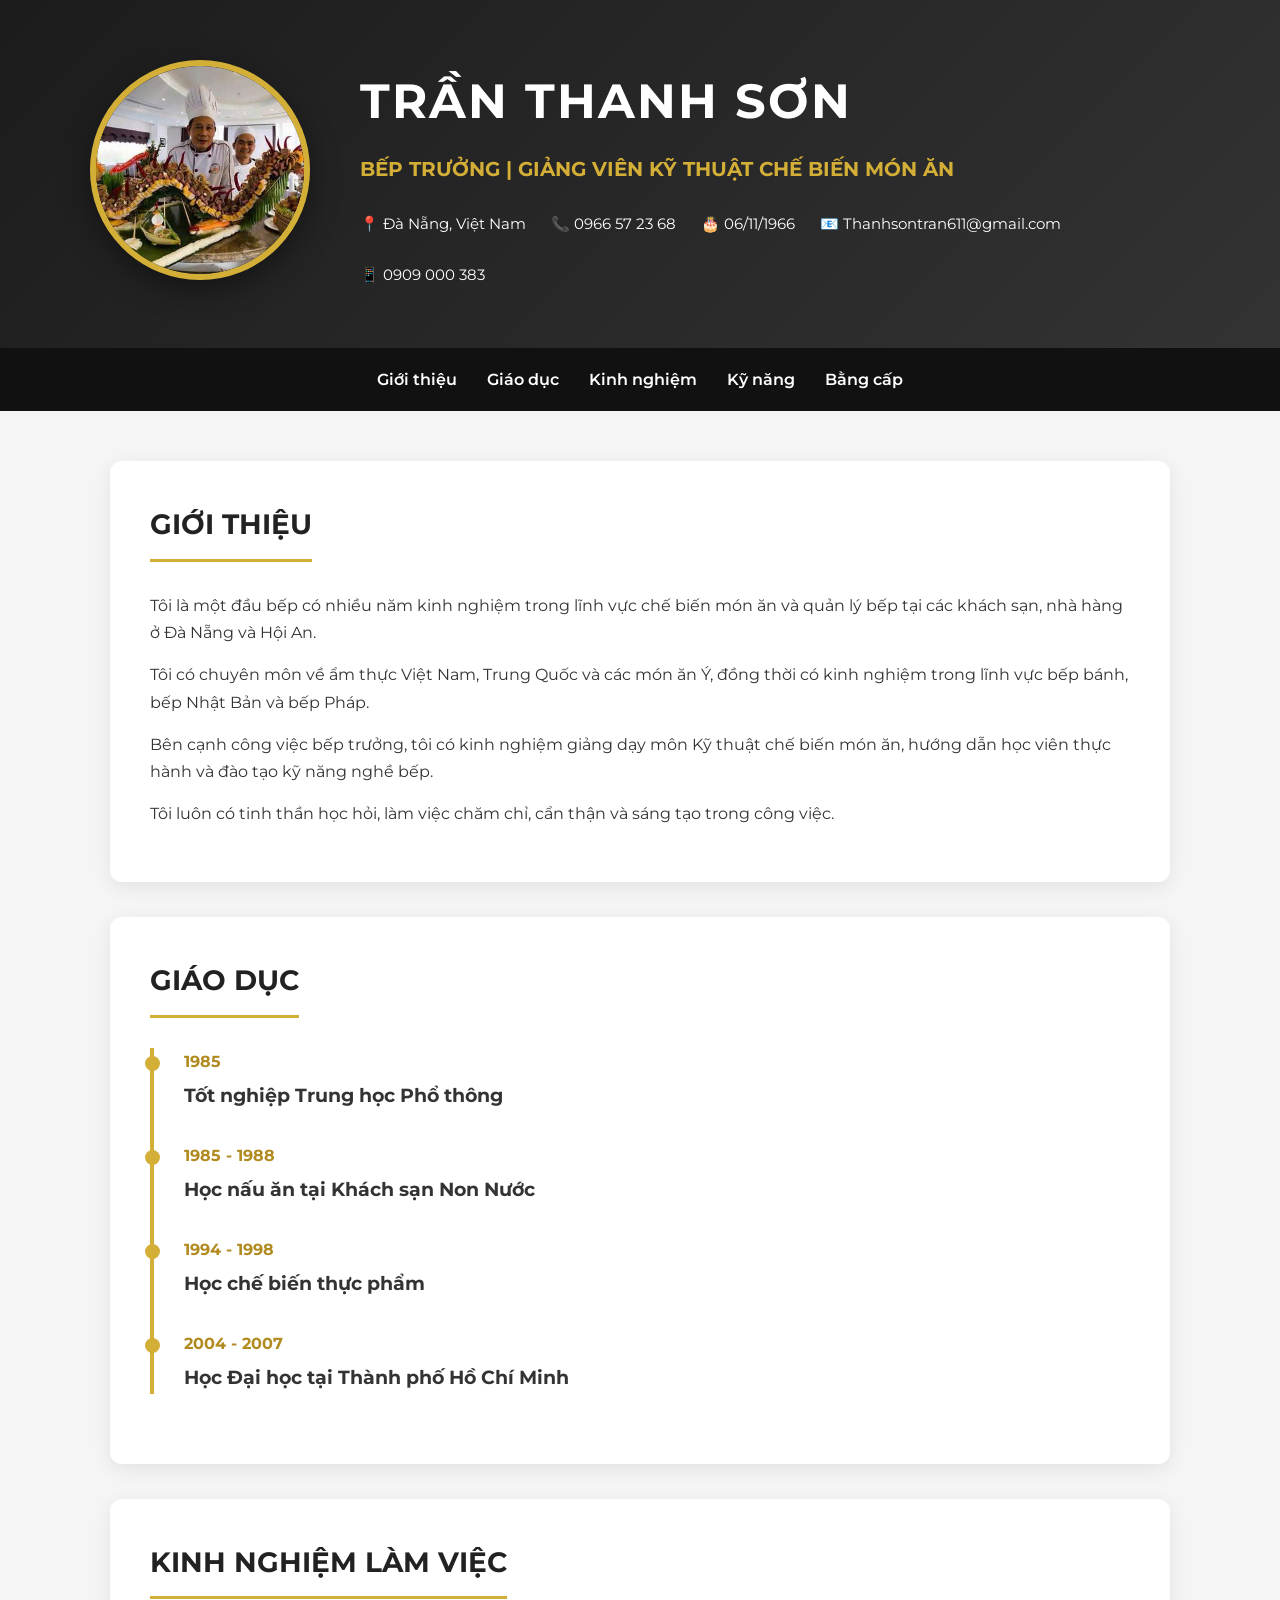
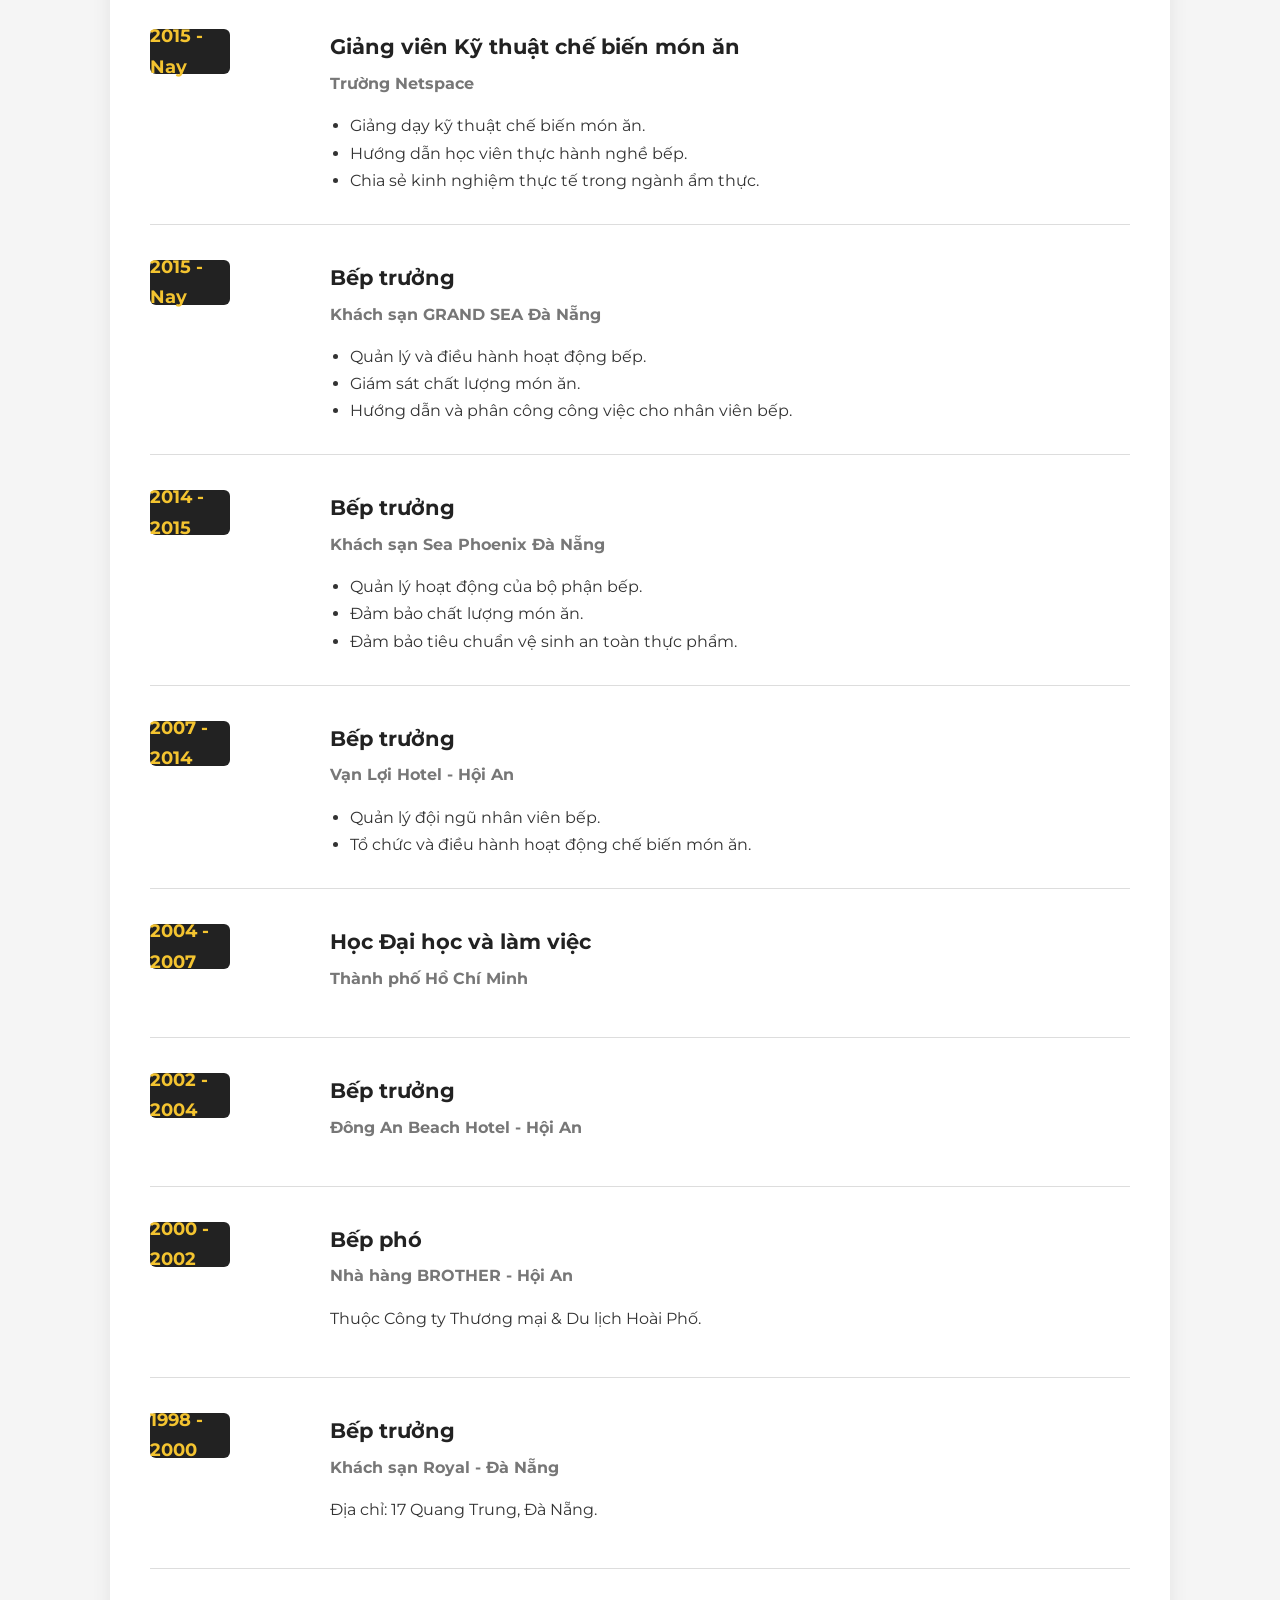
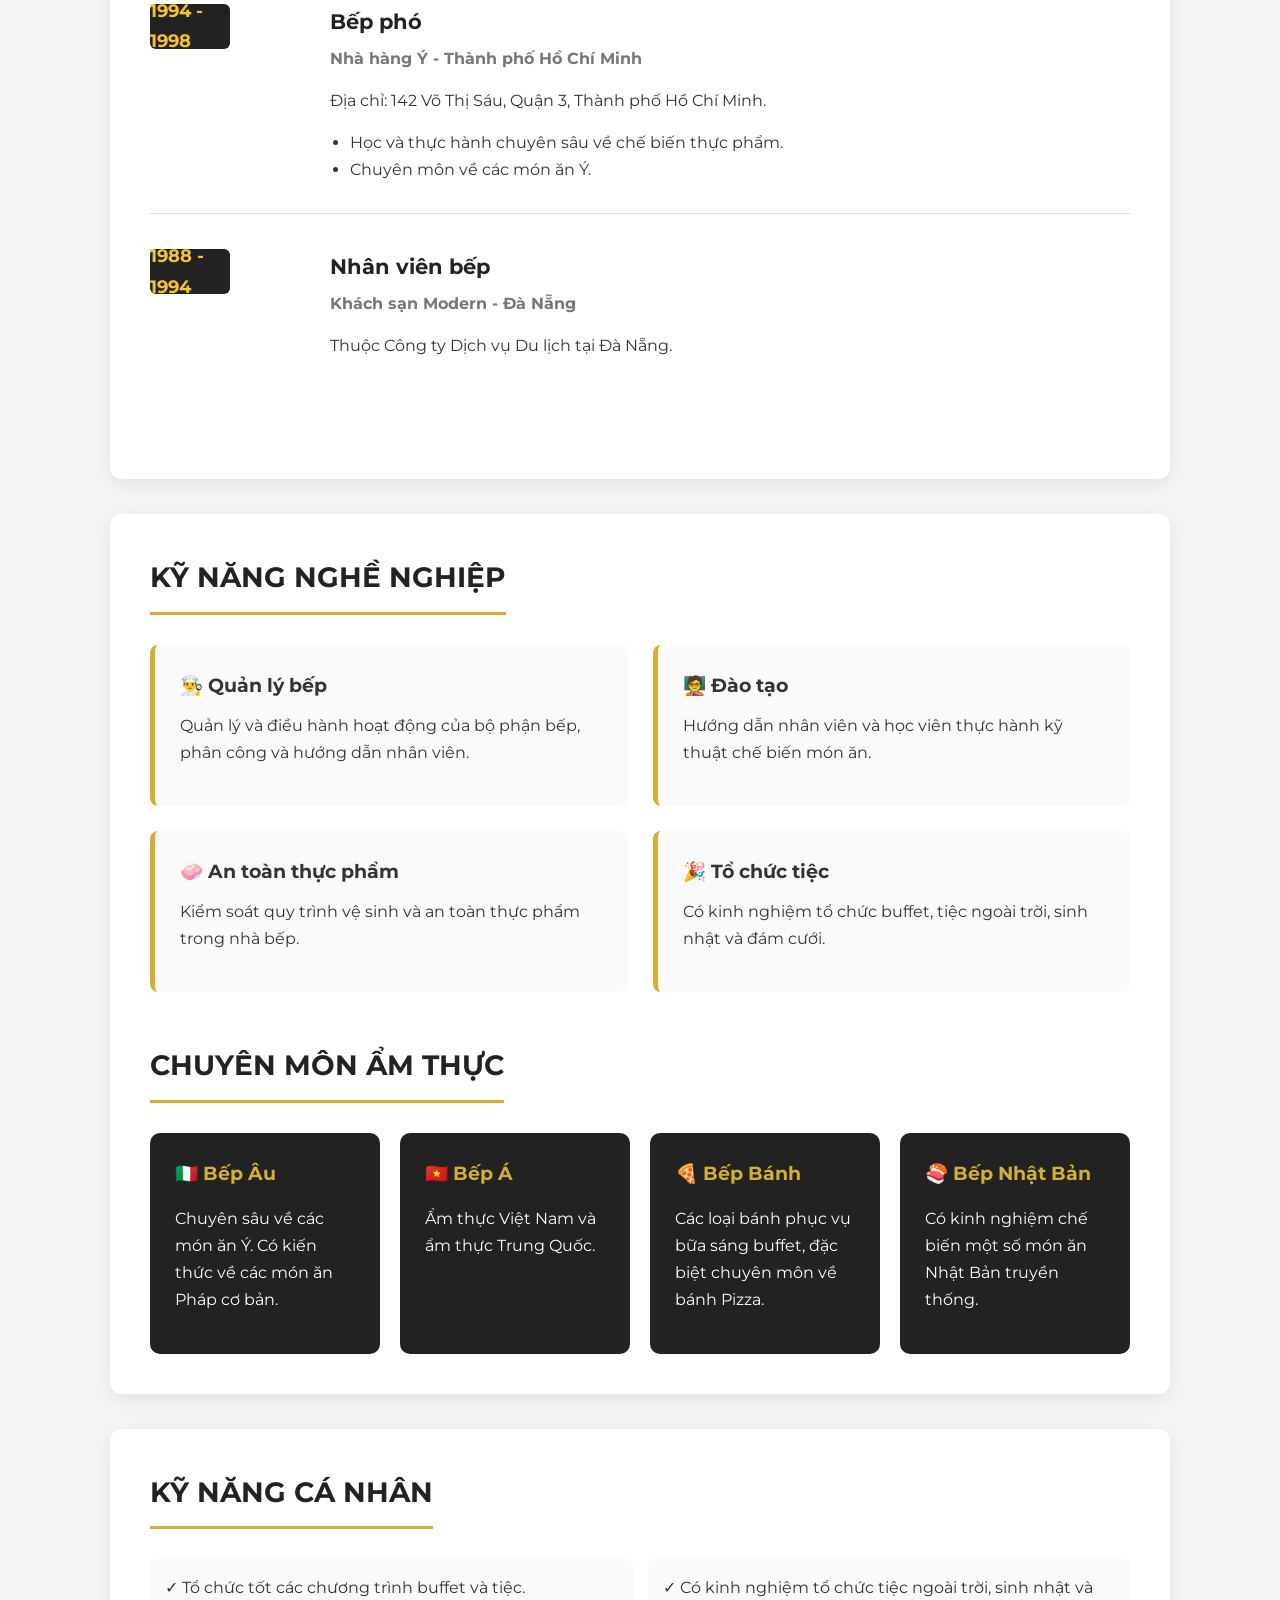
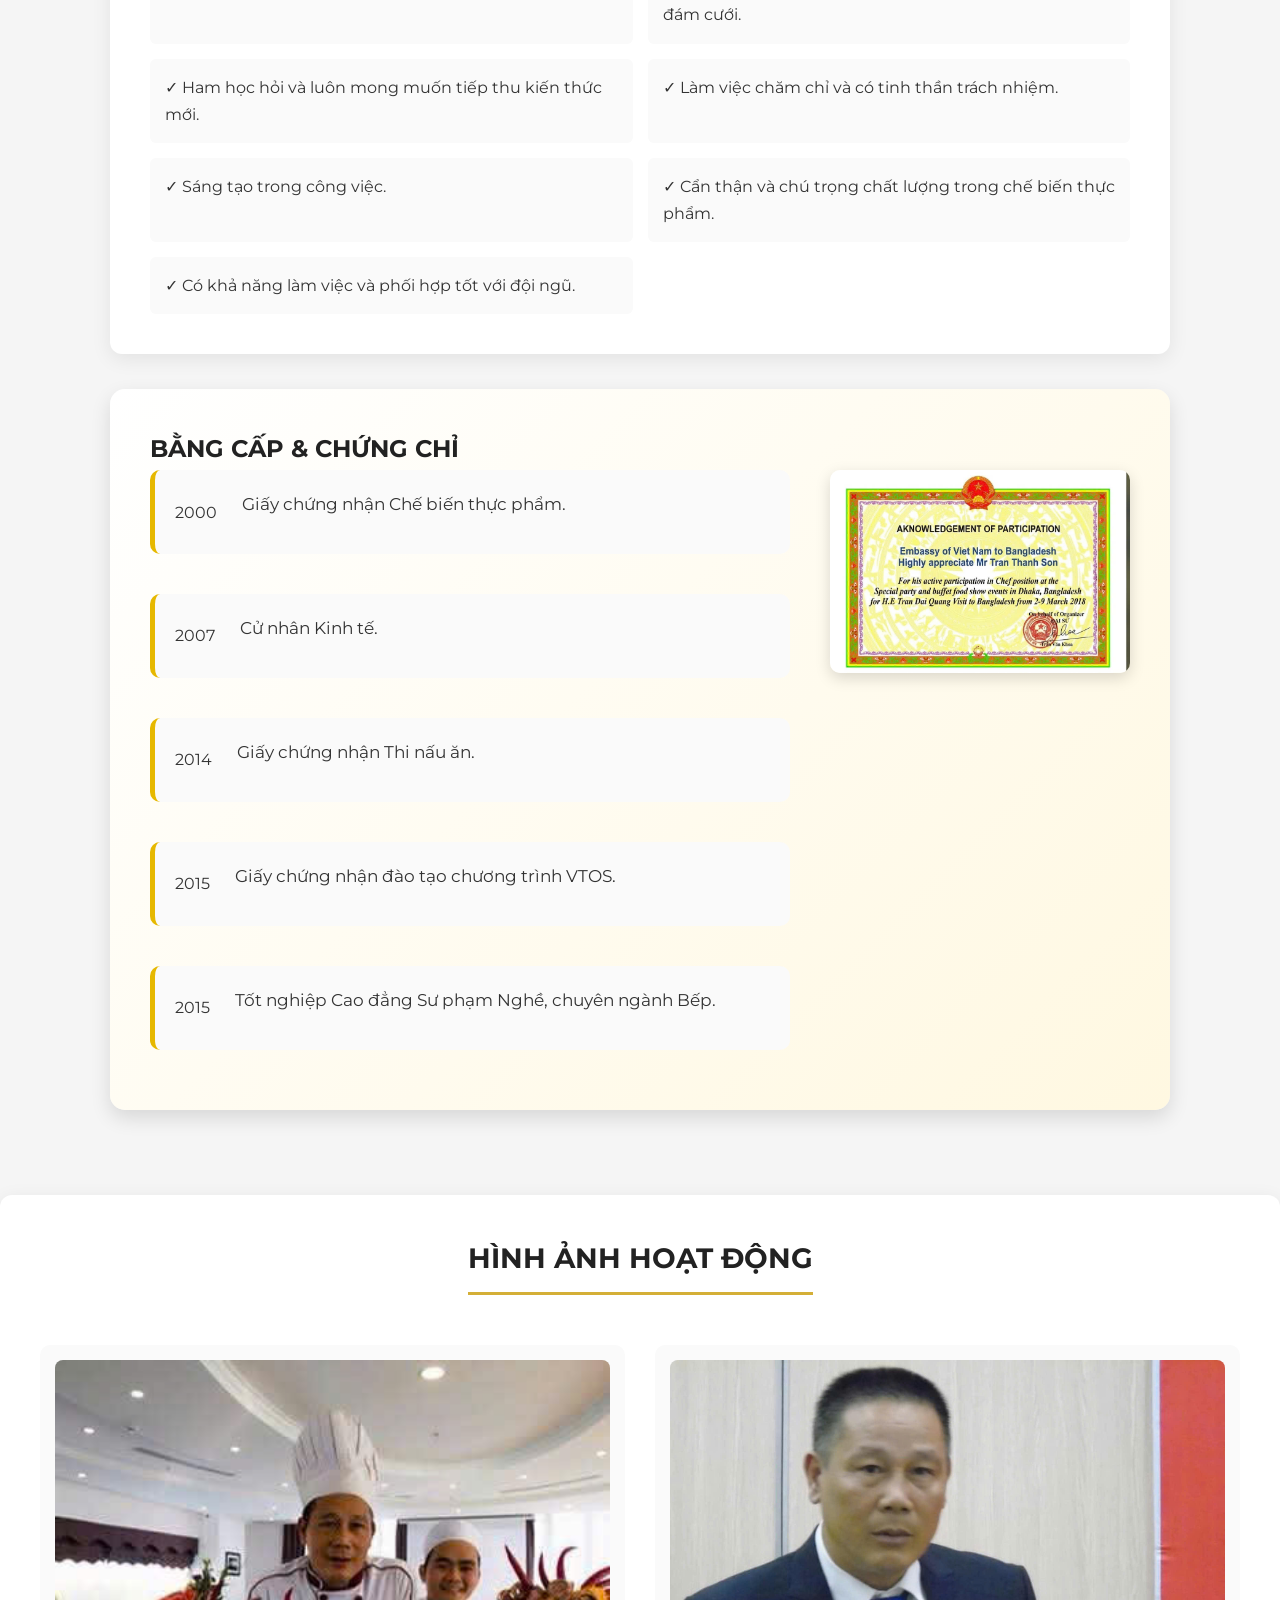
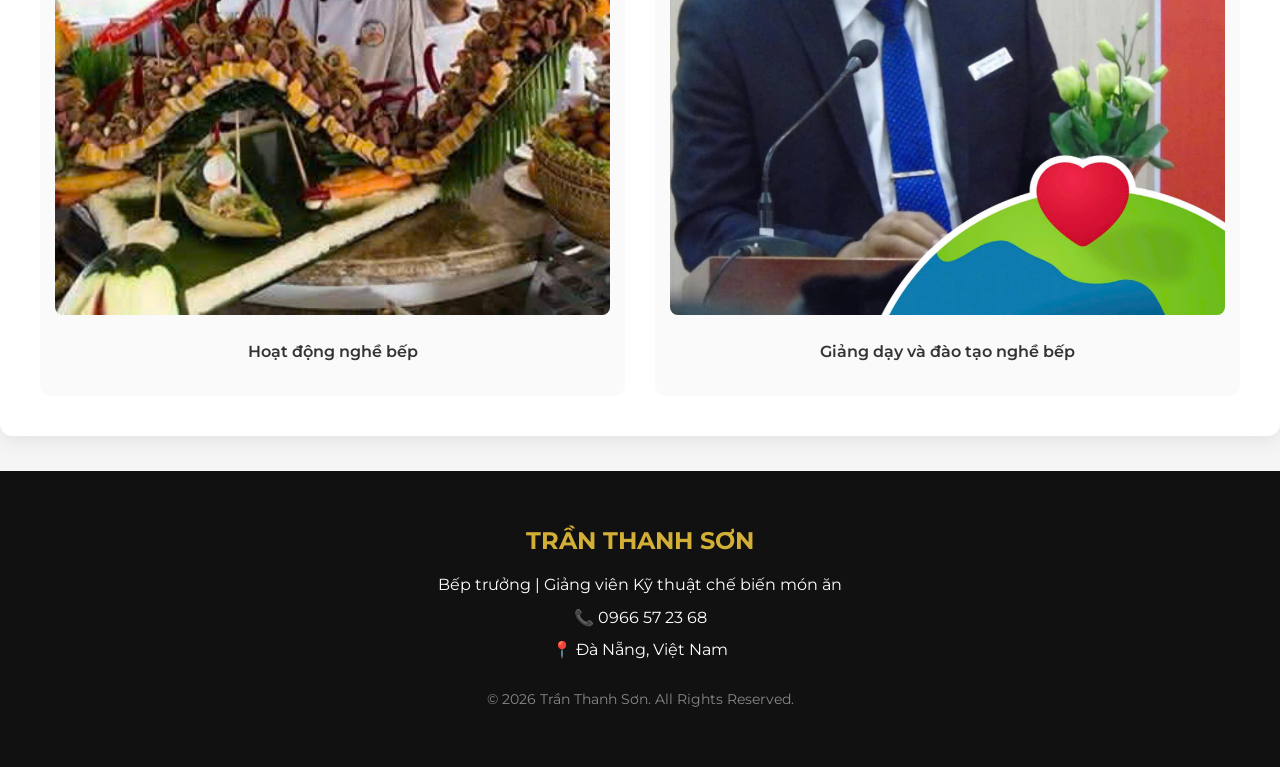
==== index.html @ 8572904b "Add files via upload" ====
<!DOCTYPE html>
<html lang="vi">
<head>
    <meta charset="UTF-8">
    <meta name="viewport" content="width=device-width, initial-scale=1.0">

    <title>CV - Trần Thanh Sơn</title>

    <!-- Kết nối file CSS -->
    <link rel="stylesheet" href="style.css">

    <!-- Font Google -->
    <link rel="preconnect" href="https://fonts.googleapis.com">
    <link rel="preconnect" href="https://fonts.gstatic.com" crossorigin>
    <link href="https://fonts.googleapis.com/css2?family=Montserrat:wght@400;500;600;700&display=swap" rel="stylesheet">
</head>

<body>

    <!-- HEADER -->
    <header>
        <div class="header-container">

            <div class="avatar">
                <img src="avatar.jpg" alt="Ảnh đại diện Trần Thanh Sơn">
            </div>

            <div class="header-info">
                <h1>TRẦN THANH SƠN</h1>

                <h2>BẾP TRƯỞNG | GIẢNG VIÊN KỸ THUẬT CHẾ BIẾN MÓN ĂN</h2>

                <div class="contact">
                    <p>📍 Đà Nẵng, Việt Nam</p>
                    <p>📞 0966 57 23 68</p>
                    <p>🎂 06/11/1966</p>
                     <p>📧 Thanhsontran611@gmail.com</p>
        <p>📱 0909 000 383</p>
    </div>
</section>
                </div>
            </div>

        </div>
    </header>


    <!-- MENU -->
    <nav>
        <a href="#about">Giới thiệu</a>
        <a href="#education">Giáo dục</a>
        <a href="#experience">Kinh nghiệm</a>
        <a href="#skills">Kỹ năng</a>
        <a href="#certificate">Bằng cấp</a>
    </nav>


    <!-- MAIN -->
    <main>

        <!-- GIỚI THIỆU -->
        <section id="about">

            <h2 class="section-title">GIỚI THIỆU</h2>

            <p>
                Tôi là một đầu bếp có nhiều năm kinh nghiệm trong lĩnh vực
                chế biến món ăn và quản lý bếp tại các khách sạn, nhà hàng
                ở Đà Nẵng và Hội An.
            </p>

            <p>
                Tôi có chuyên môn về ẩm thực Việt Nam, Trung Quốc và các món
                ăn Ý, đồng thời có kinh nghiệm trong lĩnh vực bếp bánh,
                bếp Nhật Bản và bếp Pháp.
            </p>

            <p>
                Bên cạnh công việc bếp trưởng, tôi có kinh nghiệm giảng dạy
                môn Kỹ thuật chế biến món ăn, hướng dẫn học viên thực hành
                và đào tạo kỹ năng nghề bếp.
            </p>

            <p>
                Tôi luôn có tinh thần học hỏi, làm việc chăm chỉ, cẩn thận
                và sáng tạo trong công việc.
            </p>

        </section>


        <!-- GIÁO DỤC -->
        <section id="education">

            <h2 class="section-title">GIÁO DỤC</h2>

            <div class="timeline">

                <div class="timeline-item">
                    <span>1985</span>
                    <h3>Tốt nghiệp Trung học Phổ thông</h3>
                </div>

                <div class="timeline-item">
                    <span>1985 - 1988</span>
                    <h3>Học nấu ăn tại Khách sạn Non Nước</h3>
                </div>

                <div class="timeline-item">
                    <span>1994 - 1998</span>
                    <h3>Học chế biến thực phẩm</h3>
                </div>

                <div class="timeline-item">
                    <span>2004 - 2007</span>
                    <h3>Học Đại học tại Thành phố Hồ Chí Minh</h3>
                </div>

            </div>

        </section>


        <!-- KINH NGHIỆM -->
        <section id="experience">

            <h2 class="section-title">KINH NGHIỆM LÀM VIỆC</h2>

            <div class="experience-list">

                <div class="experience-item">
                    <div class="year">2015 - Nay</div>

                    <div class="experience-content">
                        <h3>Giảng viên Kỹ thuật chế biến món ăn</h3>
                        <h4>Trường Netspace</h4>

                        <ul>
                            <li>Giảng dạy kỹ thuật chế biến món ăn.</li>
                            <li>Hướng dẫn học viên thực hành nghề bếp.</li>
                            <li>Chia sẻ kinh nghiệm thực tế trong ngành ẩm thực.</li>
                        </ul>
                    </div>
                </div>


                <div class="experience-item">
                    <div class="year">2015 - Nay</div>

                    <div class="experience-content">
                        <h3>Bếp trưởng</h3>
                        <h4>Khách sạn GRAND SEA Đà Nẵng</h4>

                        <ul>
                            <li>Quản lý và điều hành hoạt động bếp.</li>
                            <li>Giám sát chất lượng món ăn.</li>
                            <li>Hướng dẫn và phân công công việc cho nhân viên bếp.</li>
                        </ul>
                    </div>
                </div>


                <div class="experience-item">
                    <div class="year">2014 - 2015</div>

                    <div class="experience-content">
                        <h3>Bếp trưởng</h3>
                        <h4>Khách sạn Sea Phoenix Đà Nẵng</h4>

                        <ul>
                            <li>Quản lý hoạt động của bộ phận bếp.</li>
                            <li>Đảm bảo chất lượng món ăn.</li>
                            <li>Đảm bảo tiêu chuẩn vệ sinh an toàn thực phẩm.</li>
                        </ul>
                    </div>
                </div>


                <div class="experience-item">
                    <div class="year">2007 - 2014</div>

                    <div class="experience-content">
                        <h3>Bếp trưởng</h3>
                        <h4>Vạn Lợi Hotel - Hội An</h4>

                        <ul>
                            <li>Quản lý đội ngũ nhân viên bếp.</li>
                            <li>Tổ chức và điều hành hoạt động chế biến món ăn.</li>
                        </ul>
                    </div>
                </div>


                <div class="experience-item">
                    <div class="year">2004 - 2007</div>

                    <div class="experience-content">
                        <h3>Học Đại học và làm việc</h3>
                        <h4>Thành phố Hồ Chí Minh</h4>
                    </div>
                </div>


                <div class="experience-item">
                    <div class="year">2002 - 2004</div>

                    <div class="experience-content">
                        <h3>Bếp trưởng</h3>
                        <h4>Đông An Beach Hotel - Hội An</h4>
                    </div>
                </div>


                <div class="experience-item">
                    <div class="year">2000 - 2002</div>

                    <div class="experience-content">
                        <h3>Bếp phó</h3>
                        <h4>Nhà hàng BROTHER - Hội An</h4>

                        <p>
                            Thuộc Công ty Thương mại & Du lịch Hoài Phố.
                        </p>
                    </div>
                </div>


                <div class="experience-item">
                    <div class="year">1998 - 2000</div>

                    <div class="experience-content">
                        <h3>Bếp trưởng</h3>
                        <h4>Khách sạn Royal - Đà Nẵng</h4>

                        <p>
                            Địa chỉ: 17 Quang Trung, Đà Nẵng.
                        </p>
                    </div>
                </div>


                <div class="experience-item">
                    <div class="year">1994 - 1998</div>

                    <div class="experience-content">
                        <h3>Bếp phó</h3>
                        <h4>Nhà hàng Ý - Thành phố Hồ Chí Minh</h4>

                        <p>
                            Địa chỉ: 142 Võ Thị Sáu, Quận 3,
                            Thành phố Hồ Chí Minh.
                        </p>

                        <ul>
                            <li>Học và thực hành chuyên sâu về chế biến thực phẩm.</li>
                            <li>Chuyên môn về các món ăn Ý.</li>
                        </ul>
                    </div>
                </div>


                <div class="experience-item">
                    <div class="year">1988 - 1994</div>

                    <div class="experience-content">
                        <h3>Nhân viên bếp</h3>
                        <h4>Khách sạn Modern - Đà Nẵng</h4>

                        <p>
                            Thuộc Công ty Dịch vụ Du lịch tại Đà Nẵng.
                        </p>
                    </div>
                </div>

            </div>

        </section>


        <!-- KỸ NĂNG -->
        <section id="skills">

            <h2 class="section-title">KỸ NĂNG NGHỀ NGHIỆP</h2>

            <div class="skills-grid">

                <div class="skill-card">
                    <h3>👨‍🍳 Quản lý bếp</h3>
                    <p>
                        Quản lý và điều hành hoạt động của bộ phận bếp,
                        phân công và hướng dẫn nhân viên.
                    </p>
                </div>

                <div class="skill-card">
                    <h3>🧑‍🏫 Đào tạo</h3>
                    <p>
                        Hướng dẫn nhân viên và học viên thực hành
                        kỹ thuật chế biến món ăn.
                    </p>
                </div>

                <div class="skill-card">
                    <h3>🧼 An toàn thực phẩm</h3>
                    <p>
                        Kiểm soát quy trình vệ sinh và an toàn thực phẩm
                        trong nhà bếp.
                    </p>
                </div>

                <div class="skill-card">
                    <h3>🎉 Tổ chức tiệc</h3>
                    <p>
                        Có kinh nghiệm tổ chức buffet, tiệc ngoài trời,
                        sinh nhật và đám cưới.
                    </p>
                </div>

            </div>


            <h2 class="section-title">CHUYÊN MÔN ẨM THỰC</h2>

            <div class="food-grid">

                <div class="food-card">
                    <h3>🇮🇹 Bếp Âu</h3>
                    <p>
                        Chuyên sâu về các món ăn Ý.
                        Có kiến thức về các món ăn Pháp cơ bản.
                    </p>
                </div>

                <div class="food-card">
                    <h3>🇻🇳 Bếp Á</h3>
                    <p>
                        Ẩm thực Việt Nam và ẩm thực Trung Quốc.
                    </p>
                </div>

                <div class="food-card">
                    <h3>🍕 Bếp Bánh</h3>
                    <p>
                        Các loại bánh phục vụ bữa sáng buffet,
                        đặc biệt chuyên môn về bánh Pizza.
                    </p>
                </div>

                <div class="food-card">
                    <h3>🍣 Bếp Nhật Bản</h3>
                    <p>
                        Có kinh nghiệm chế biến một số món ăn
                        Nhật Bản truyền thống.
                    </p>
                </div>

            </div>

        </section>


        <!-- KỸ NĂNG CÁ NHÂN -->
        <section>

            <h2 class="section-title">KỸ NĂNG CÁ NHÂN</h2>

            <div class="personal-skills">

                <div>✓ Tổ chức tốt các chương trình buffet và tiệc.</div>

                <div>✓ Có kinh nghiệm tổ chức tiệc ngoài trời,
                    sinh nhật và đám cưới.</div>

                <div>✓ Ham học hỏi và luôn mong muốn tiếp thu kiến thức mới.</div>

                <div>✓ Làm việc chăm chỉ và có tinh thần trách nhiệm.</div>

                <div>✓ Sáng tạo trong công việc.</div>

                <div>✓ Cẩn thận và chú trọng chất lượng trong chế biến thực phẩm.</div>

                <div>✓ Có khả năng làm việc và phối hợp tốt với đội ngũ.</div>

            </div>

        </section>


        <!-- BẰNG CẤP -->
        <section id="certificate">
    <h2>BẰNG CẤP & CHỨNG CHỈ</h2>

    <div class="certificate-container">

        <div class="certificate-list">
            <div class="certificate-item">
                <span>2000</span>
                <p>Giấy chứng nhận Chế biến thực phẩm.</p>
            </div>

            <div class="certificate-item">
                <span>2007</span>
                <p>Cử nhân Kinh tế.</p>
            </div>

            <div class="certificate-item">
                <span>2014</span>
                <p>Giấy chứng nhận Thi nấu ăn.</p>
            </div>

            <div class="certificate-item">
                <span>2015</span>
                <p>Giấy chứng nhận đào tạo chương trình VTOS.</p>
            </div>

            <div class="certificate-item">
                <span>2015</span>
                <p>Tốt nghiệp Cao đẳng Sư phạm Nghề, chuyên ngành Bếp.</p>
            </div>
        </div>


        <div class="certificate-image">
            <img src="imageschungchi.jpg" alt="Ảnh chứng chỉ">
        </div>

    </div>
</section>

    </main>
<section id="gallery">

    <h2 class="section-title">HÌNH ẢNH HOẠT ĐỘNG</h2>

    <div class="gallery">

        <div class="gallery-item">
            <img src="image1.jpg" alt="Hình ảnh hoạt động nghề bếp">
            <p>Hoạt động nghề bếp</p>
        </div>

        <div class="gallery-item">
            <img src="image2.jpg" alt="Hình ảnh giảng dạy và đào tạo">
            <p>Giảng dạy và đào tạo nghề bếp</p>
        </div>

    </div>

</section>

    <!-- FOOTER -->
    <footer>

        <h2>TRẦN THANH SƠN</h2>

        <p>Bếp trưởng | Giảng viên Kỹ thuật chế biến món ăn</p>

        <p>📞 0966 57 23 68</p>

        <p>📍 Đà Nẵng, Việt Nam</p>

        <p class="copyright">
            © 2026 Trần Thanh Sơn. All Rights Reserved.
        </p>

    </footer>

</body>
</html>
---- style.css ----
/* =========================
   CÀI ĐẶT CHUNG
========================= */

* {
    margin: 0;
    padding: 0;
    box-sizing: border-box;
}

html {
    scroll-behavior: smooth;
}

body {
    font-family: 'Montserrat', sans-serif;
    background-color: #f5f5f5;
    color: #333;
    line-height: 1.7;
}


/* =========================
   HEADER
========================= */

header {
    background: linear-gradient(135deg, #1c1c1c, #333333);
    color: white;
    padding: 60px 20px;
}

.header-container {
    max-width: 1100px;
    margin: auto;

    display: flex;
    align-items: center;
    gap: 50px;
}

.avatar img {
    width: 220px;
    height: 220px;

    object-fit: cover;

    border-radius: 50%;

    border: 6px solid #d4af37;

    box-shadow: 0 10px 30px rgba(0, 0, 0, 0.4);
}

.header-info h1 {
    font-size: 48px;
    margin-bottom: 10px;
    letter-spacing: 2px;
}

.header-info h2 {
    color: #d4af37;
    font-size: 20px;
    margin-bottom: 25px;
}

.contact {
    display: flex;
    flex-wrap: wrap;
    gap: 25px;
}

.contact p {
    font-size: 15px;
}


/* =========================
   MENU
========================= */

nav {
    background-color: #111;

    display: flex;
    justify-content: center;
    flex-wrap: wrap;

    gap: 30px;

    padding: 18px;

    position: sticky;
    top: 0;

    z-index: 1000;
}

nav a {
    color: white;

    text-decoration: none;

    font-weight: 600;

    transition: 0.3s;
}

nav a:hover {
    color: #d4af37;
}


/* =========================
   MAIN
========================= */

main {
    max-width: 1100px;

    margin: auto;

    padding: 50px 20px;
}

section {
    background-color: white;

    padding: 40px;

    margin-bottom: 35px;

    border-radius: 12px;

    box-shadow: 0 5px 20px rgba(0, 0, 0, 0.08);
}

.section-title {
    color: #222;

    font-size: 28px;

    margin-bottom: 30px;

    padding-bottom: 10px;

    border-bottom: 3px solid #d4af37;

    display: inline-block;
}

section p {
    margin-bottom: 15px;
}


/* =========================
   EDUCATION
========================= */

.timeline {
    border-left: 4px solid #d4af37;

    padding-left: 30px;
}

.timeline-item {
    margin-bottom: 30px;

    position: relative;
}

.timeline-item::before {
    content: '';

    position: absolute;

    width: 15px;
    height: 15px;

    background-color: #d4af37;

    border-radius: 50%;

    left: -39px;

    top: 8px;
}

.timeline-item span {
    color: #b18b20;

    font-weight: bold;
}

.timeline-item h3 {
    margin-top: 5px;

    color: #333;
}


/* =========================
   EXPERIENCE
========================= */

.experience-item {
    display: grid;

    grid-template-columns: 150px 1fr;

    gap: 30px;

    margin-bottom: 35px;

    padding-bottom: 30px;

    border-bottom: 1px solid #ddd;
}

.experience-item:last-child {
    border-bottom: none;
}

.year {
    font-weight: bold;

    color: #b18b20;

    font-size: 18px;
}

.experience-content h3 {
    font-size: 21px;

    color: #222;

    margin-bottom: 5px;
}

.experience-content h4 {
    color: #777;

    margin-bottom: 15px;
}

.experience-content ul {
    padding-left: 20px;
}


/* =========================
   SKILLS
========================= */

.skills-grid {
    display: grid;

    grid-template-columns: repeat(2, 1fr);

    gap: 25px;

    margin-bottom: 50px;
}

.skill-card {
    padding: 25px;

    background-color: #fafafa;

    border-left: 5px solid #d4af37;

    border-radius: 8px;

    transition: 0.3s;
}

.skill-card:hover {
    transform: translateY(-5px);

    box-shadow: 0 8px 20px rgba(0, 0, 0, 0.1);
}

.skill-card h3 {
    margin-bottom: 10px;
}


/* =========================
   FOOD SKILLS
========================= */

.food-grid {
    display: grid;

    grid-template-columns: repeat(4, 1fr);

    gap: 20px;
}

.food-card {
    background-color: #222;

    color: white;

    padding: 25px;

    border-radius: 10px;

    min-height: 200px;

    transition: 0.3s;
}

.food-card:hover {
    transform: translateY(-5px);
}

.food-card h3 {
    color: #d4af37;

    margin-bottom: 15px;
}


/* =========================
   PERSONAL SKILLS
========================= */

.personal-skills {
    display: grid;

    grid-template-columns: repeat(2, 1fr);

    gap: 15px;
}

.personal-skills div {
    padding: 15px;

    background-color: #fafafa;

    border-radius: 6px;
}


/* =========================
   CERTIFICATE
========================= */

.certificate-list {
    display: flex;

    flex-direction: column;

    gap: 20px;
}

.certificate {
    display: flex;

    align-items: center;

    gap: 25px;

    padding: 20px;

    background-color: #fafafa;

    border-radius: 8px;
}

.certificate span {
    background-color: #222;

    color: #d4af37;

    font-weight: bold;

    padding: 10px 20px;

    border-radius: 5px;

    min-width: 80px;

    text-align: center;
}

.certificate p {
    margin: 0;
}


/* =========================
   FOOTER
========================= */

footer {
    background-color: #111;

    color: white;

    text-align: center;

    padding: 50px 20px;
}

footer h2 {
    color: #d4af37;

    margin-bottom: 10px;
}

footer p {
    margin: 5px;
}

.copyright {
    margin-top: 25px !important;

    color: #888;

    font-size: 14px;
}


/* =========================
   RESPONSIVE - TABLET
========================= */

@media (max-width: 900px) {

    .food-grid {
        grid-template-columns: repeat(2, 1fr);
    }

    .header-info h1 {
        font-size: 38px;
    }

}


/* =========================
   RESPONSIVE - MOBILE
========================= */

@media (max-width: 700px) {

    header {
        padding: 40px 20px;
    }

    .header-container {
        flex-direction: column;

        text-align: center;
    }

    .avatar img {
        width: 170px;
        height: 170px;
    }

    .header-info h1 {
        font-size: 32px;
    }

    .header-info h2 {
        font-size: 16px;
    }

    .contact {
        flex-direction: column;

        gap: 5px;
    }

    nav {
        gap: 15px;

        font-size: 13px;
    }

    section {
        padding: 25px 20px;
    }

    .experience-item {
        grid-template-columns: 1fr;

        gap: 10px;
    }

    .skills-grid {
        grid-template-columns: 1fr;
    }

    .food-grid {
        grid-template-columns: 1fr;
    }

    .personal-skills {
        grid-template-columns: 1fr;
    }

    .certificate {
        flex-direction: column;

        align-items: flex-start;

        gap: 10px;
    }

}
#gallery {
    text-align: center;
}

.gallery {
    display: grid;
    grid-template-columns: repeat(2, 1fr);
    gap: 30px;
    margin-top: 20px;
}

.gallery-item {
    background-color: #fafafa;
    padding: 15px;
    border-radius: 10px;
    overflow: hidden;
    transition: 0.3s;
}

.gallery-item:hover {
    transform: translateY(-5px);
    box-shadow: 0 10px 25px rgba(0, 0, 0, 0.15);
}

.gallery-item img {
    width: 100%;
    aspect-ratio: 1 / 1;   /* Khung vuông */
    object-fit: contain;   /* Hiển thị toàn bộ ảnh */
    background: #f5f5f5;
    border-radius: 8px;
}

.gallery-item p {
    margin-top: 15px;
    font-weight: 600;
    color: #333;
}


/* =========================
   HÌNH ẢNH TRÊN ĐIỆN THOẠI
========================= */

@media (max-width: 700px) {

    .gallery {
        grid-template-columns: 1fr;
    }

    .gallery-item img {
        height: 250px;
    }

}
.contact-info {
    margin-top: 15px;
    font-size: 18px;
    color: #444;
    line-height: 1.8;
}

.contact-info p {
    margin: 5px 0;
}
.certificate-container {
    display: flex;
    gap: 40px;
    align-items: flex-start;
}

.certificate-list {
    flex: 1;
}


/* Giữ nguyên kiểu ô năm như hình của bạn */
.certificate-item {
    display: flex;
    align-items: center;
    gap: 25px;
    background: #f8f8f8;
    padding: 20px;
    border-radius: 10px;
    margin-bottom: 20px;
}

.year {
    width: 80px;
    height: 45px;
    background: #222;
    color: #e6b800;
    display: flex;
    justify-content: center;
    align-items: center;
    font-weight: bold;
    border-radius: 5px;
    flex-shrink: 0;
}


/* Ảnh bên phải */
.certificate-image {
    width: 300px;
}

.certificate-image img {
    width: 100%;
    border-radius: 10px;
    box-shadow: 0 5px 15px rgba(0,0,0,0.15);
}
#certificate {
    background: linear-gradient(135deg, #ffffff, #fff8e1);
    padding: 40px;
    border-radius: 15px;
    box-shadow: 0 8px 20px rgba(0,0,0,0.12);
}


/* Tiêu đề */
#certificate h2 {
    color: #222;
    font-weight: 700;
}


/* Đường gạch dưới tiêu đề */
#certificate h2::after {
    background: #e6b800;
}


/* Từng dòng chứng chỉ */
.certificate-item {
    background: #fafafa;
    border-left: 5px solid #e6b800;
    border-radius: 10px;
    padding: 20px;
    margin-bottom: 20px;
    transition: 0.3s;
}


/* Hiệu ứng khi rê chuột */
.certificate-item:hover {
    background: #fff4cc;
    transform: translateX(5px);
}


/* Ô năm */
.year {
    background: #222;
    color: #f4c430;
    width: 80px;
    height: 45px;
    border-radius: 6px;

    display: flex;
    justify-content: center;
    align-items: center;

    font-size: 18px;
    font-weight: bold;
}


/* Nội dung chữ */
.certificate-item p {
    color: #333;
    font-size: 17px;
}
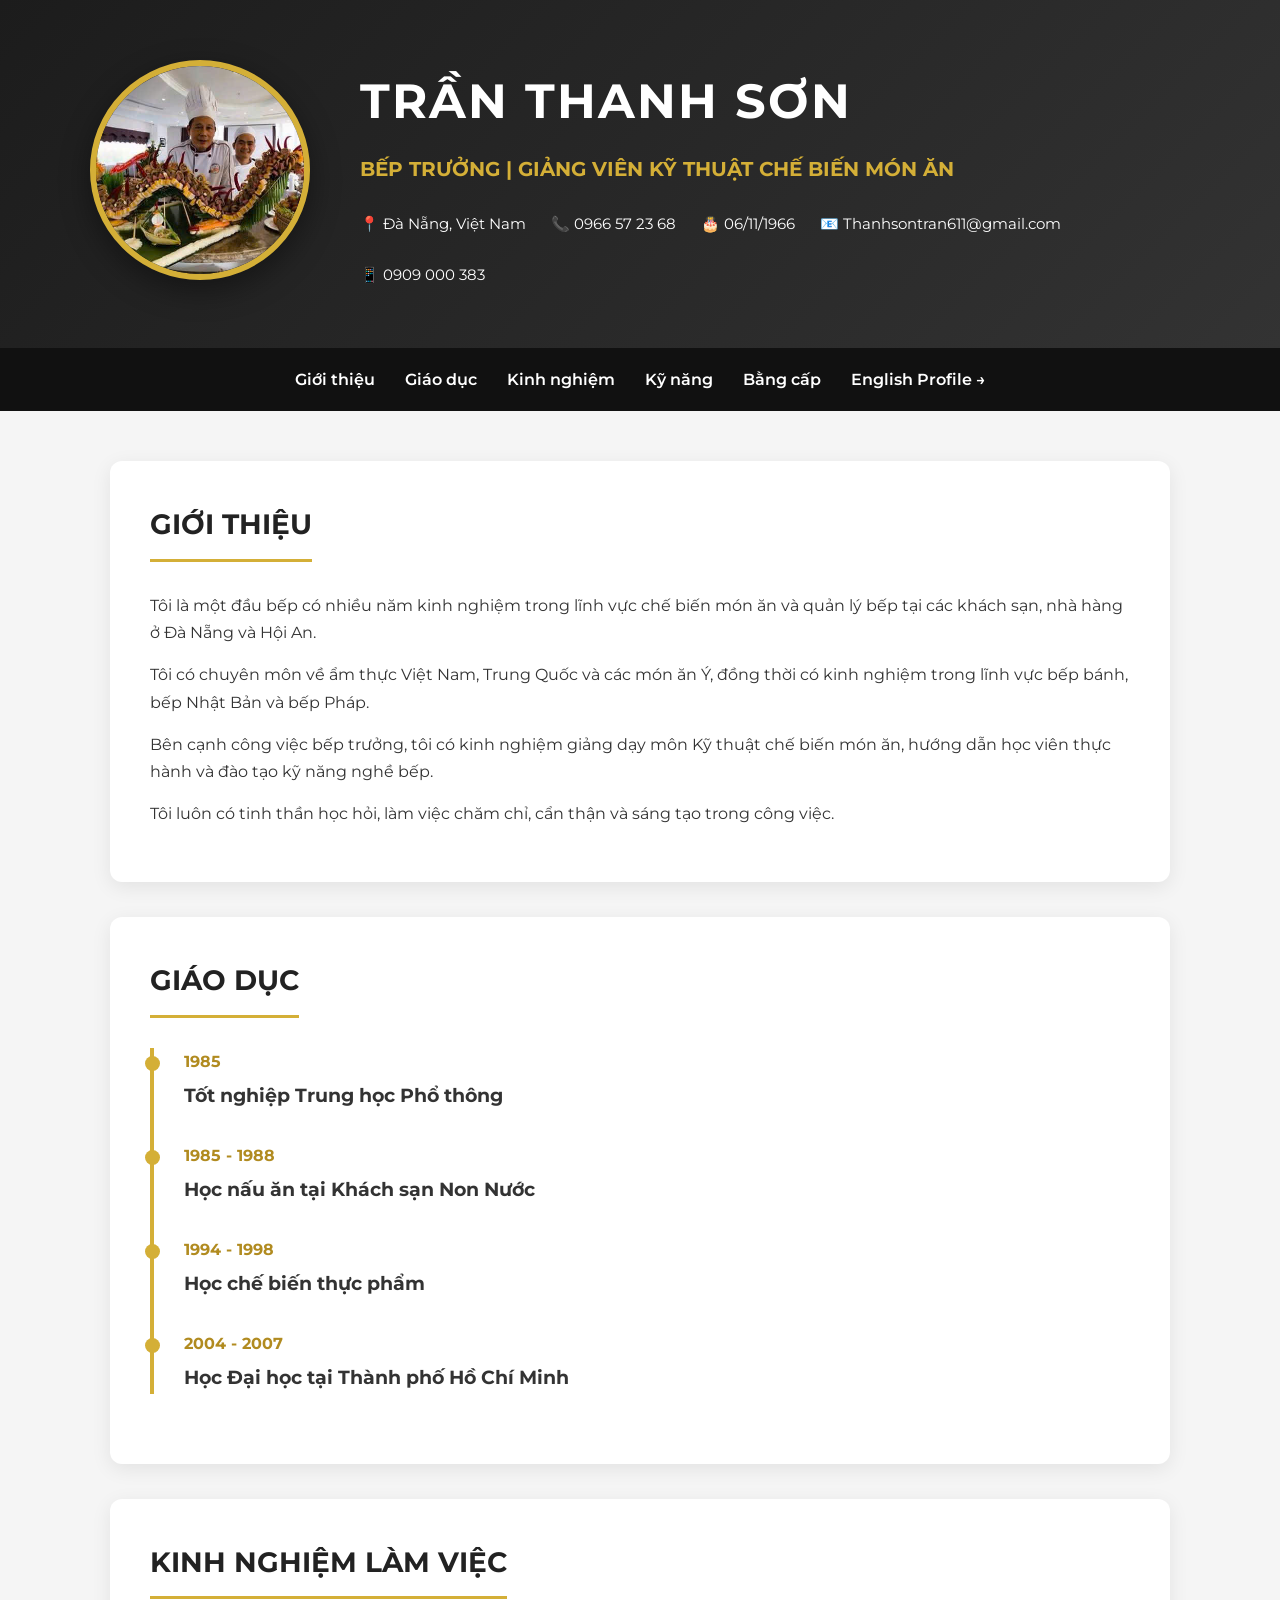
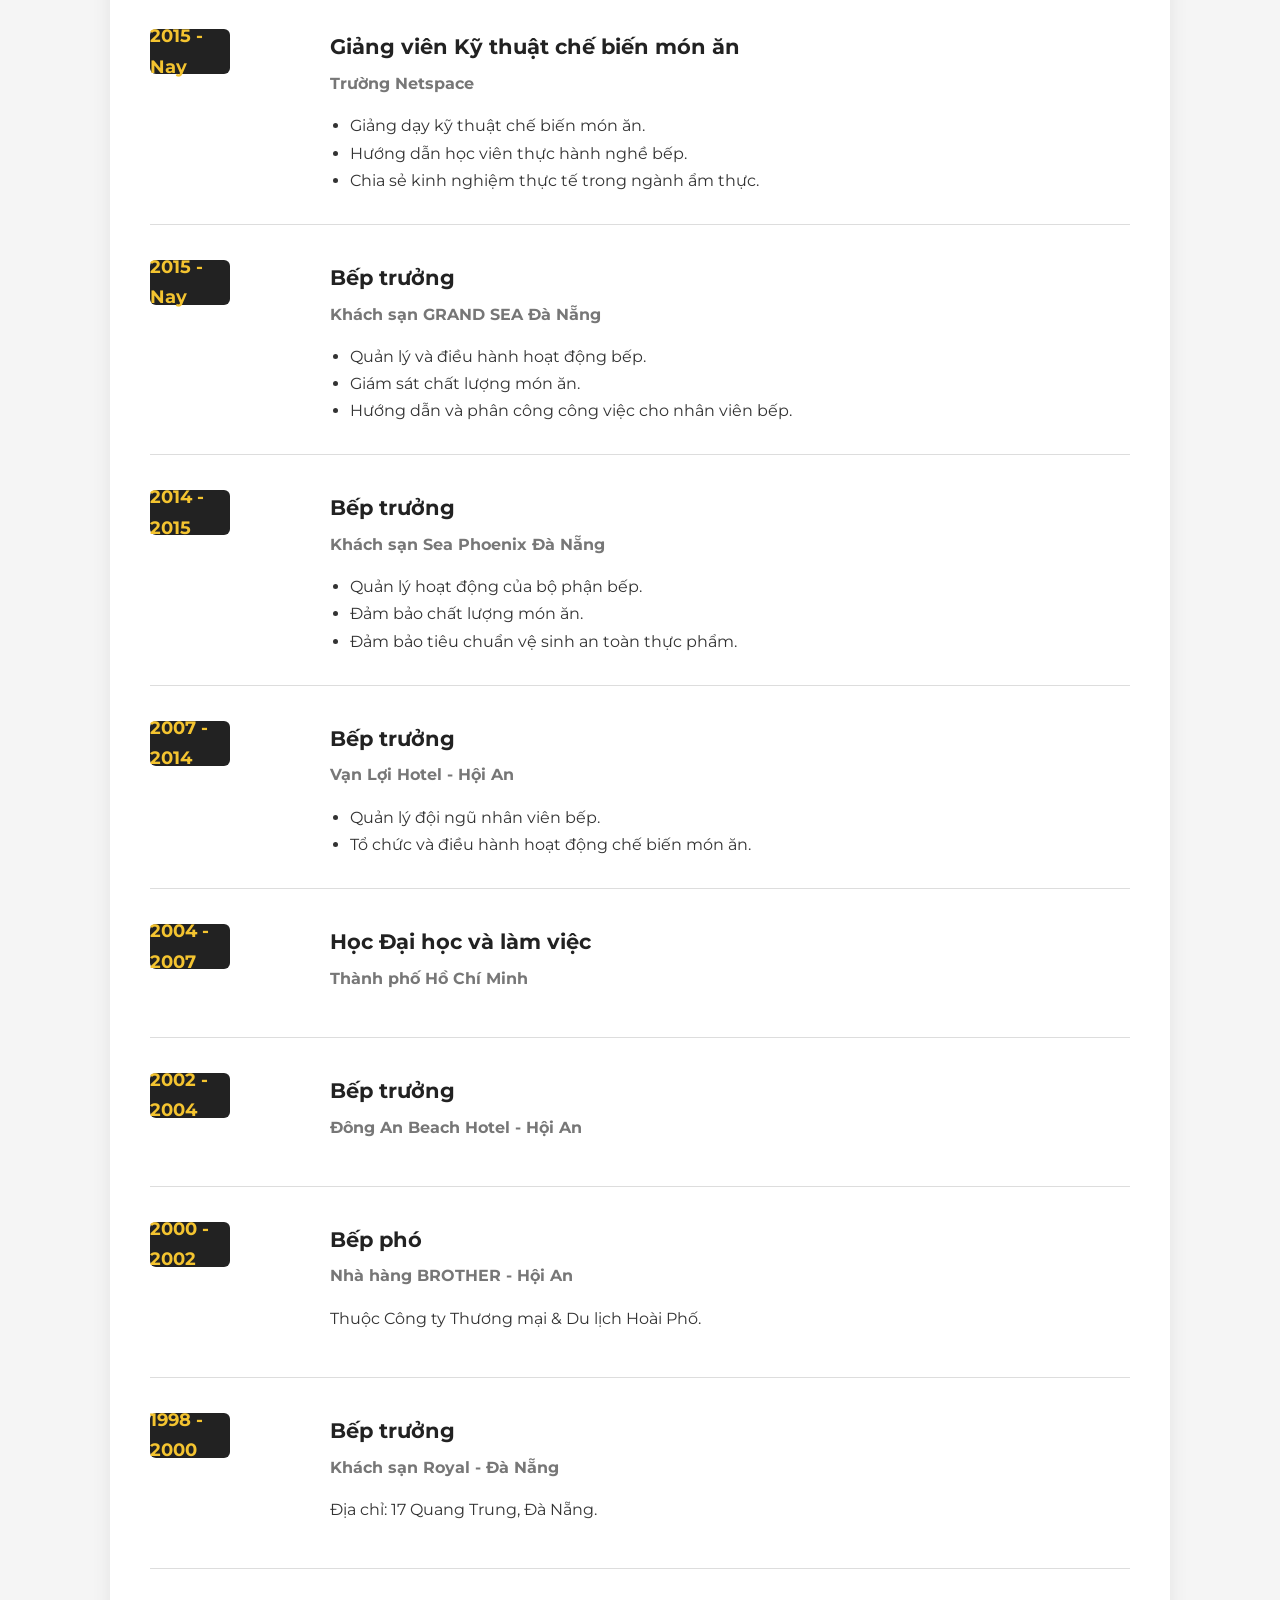
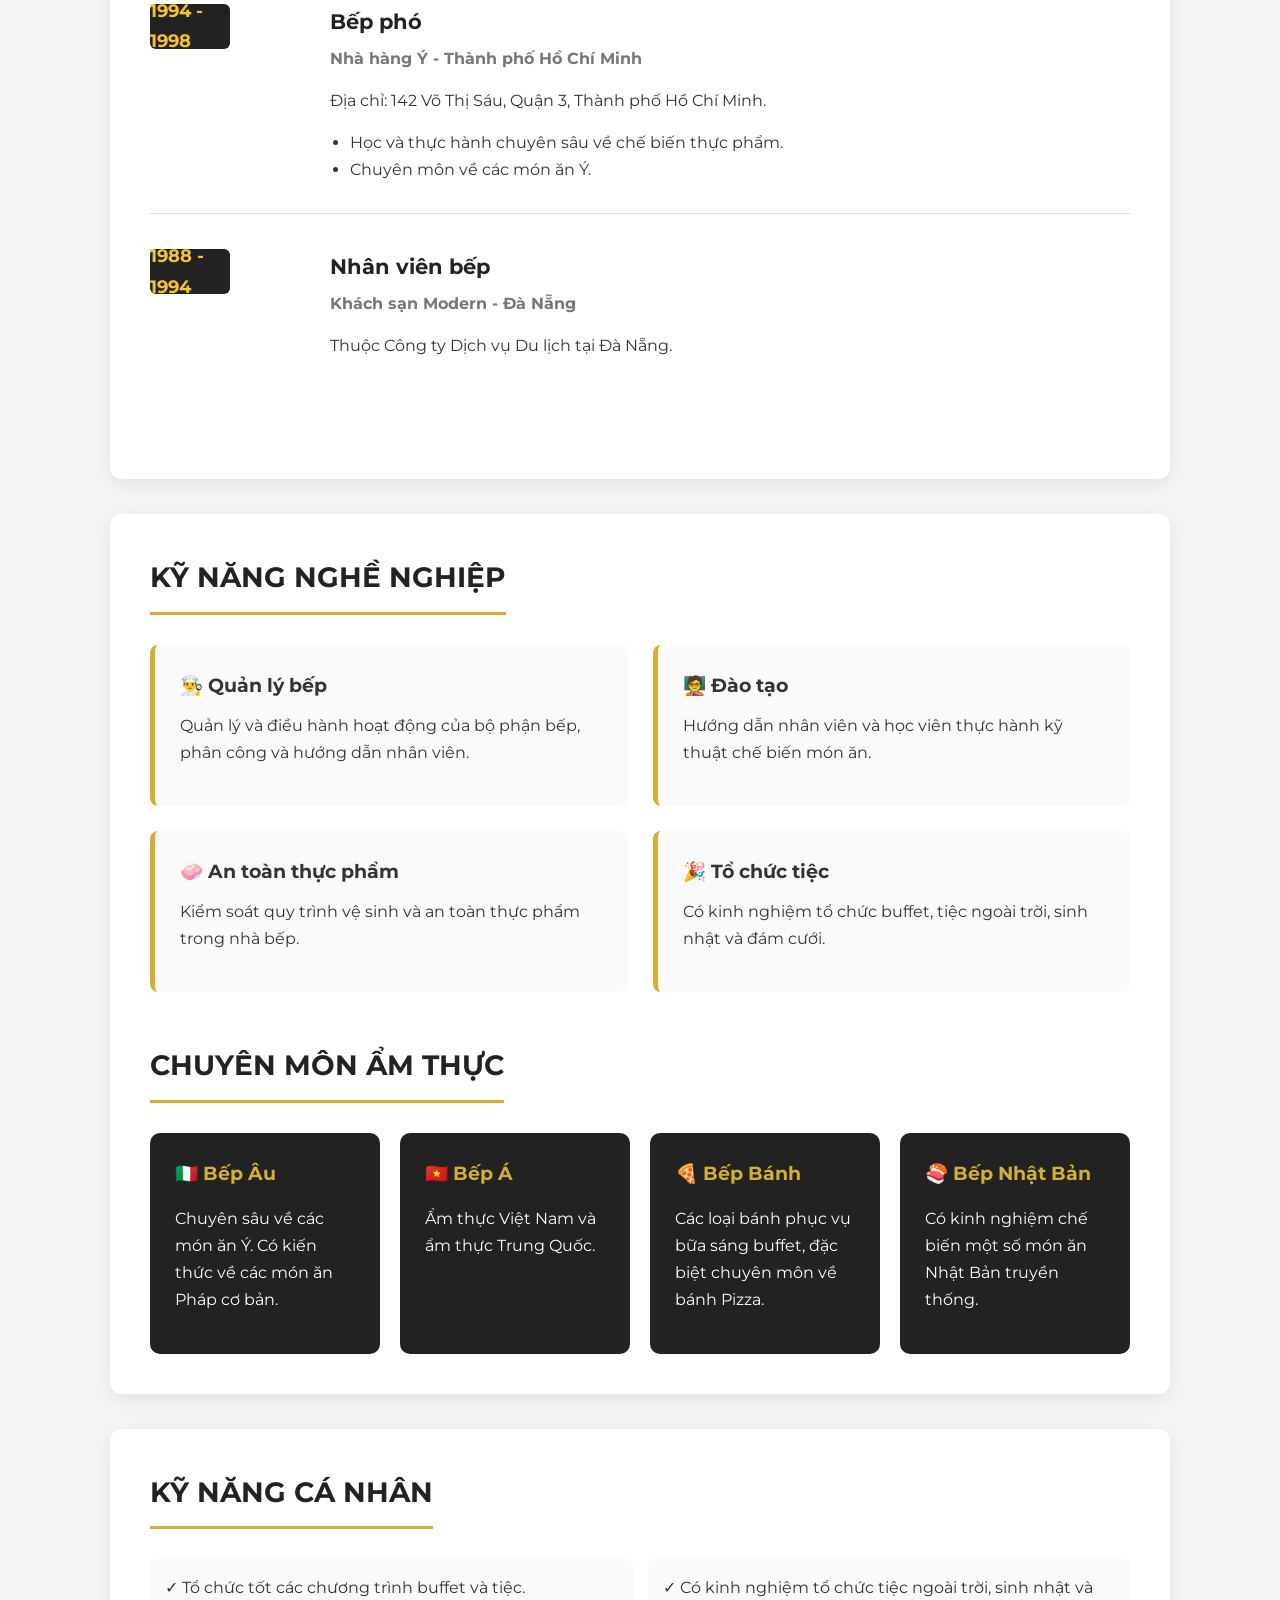
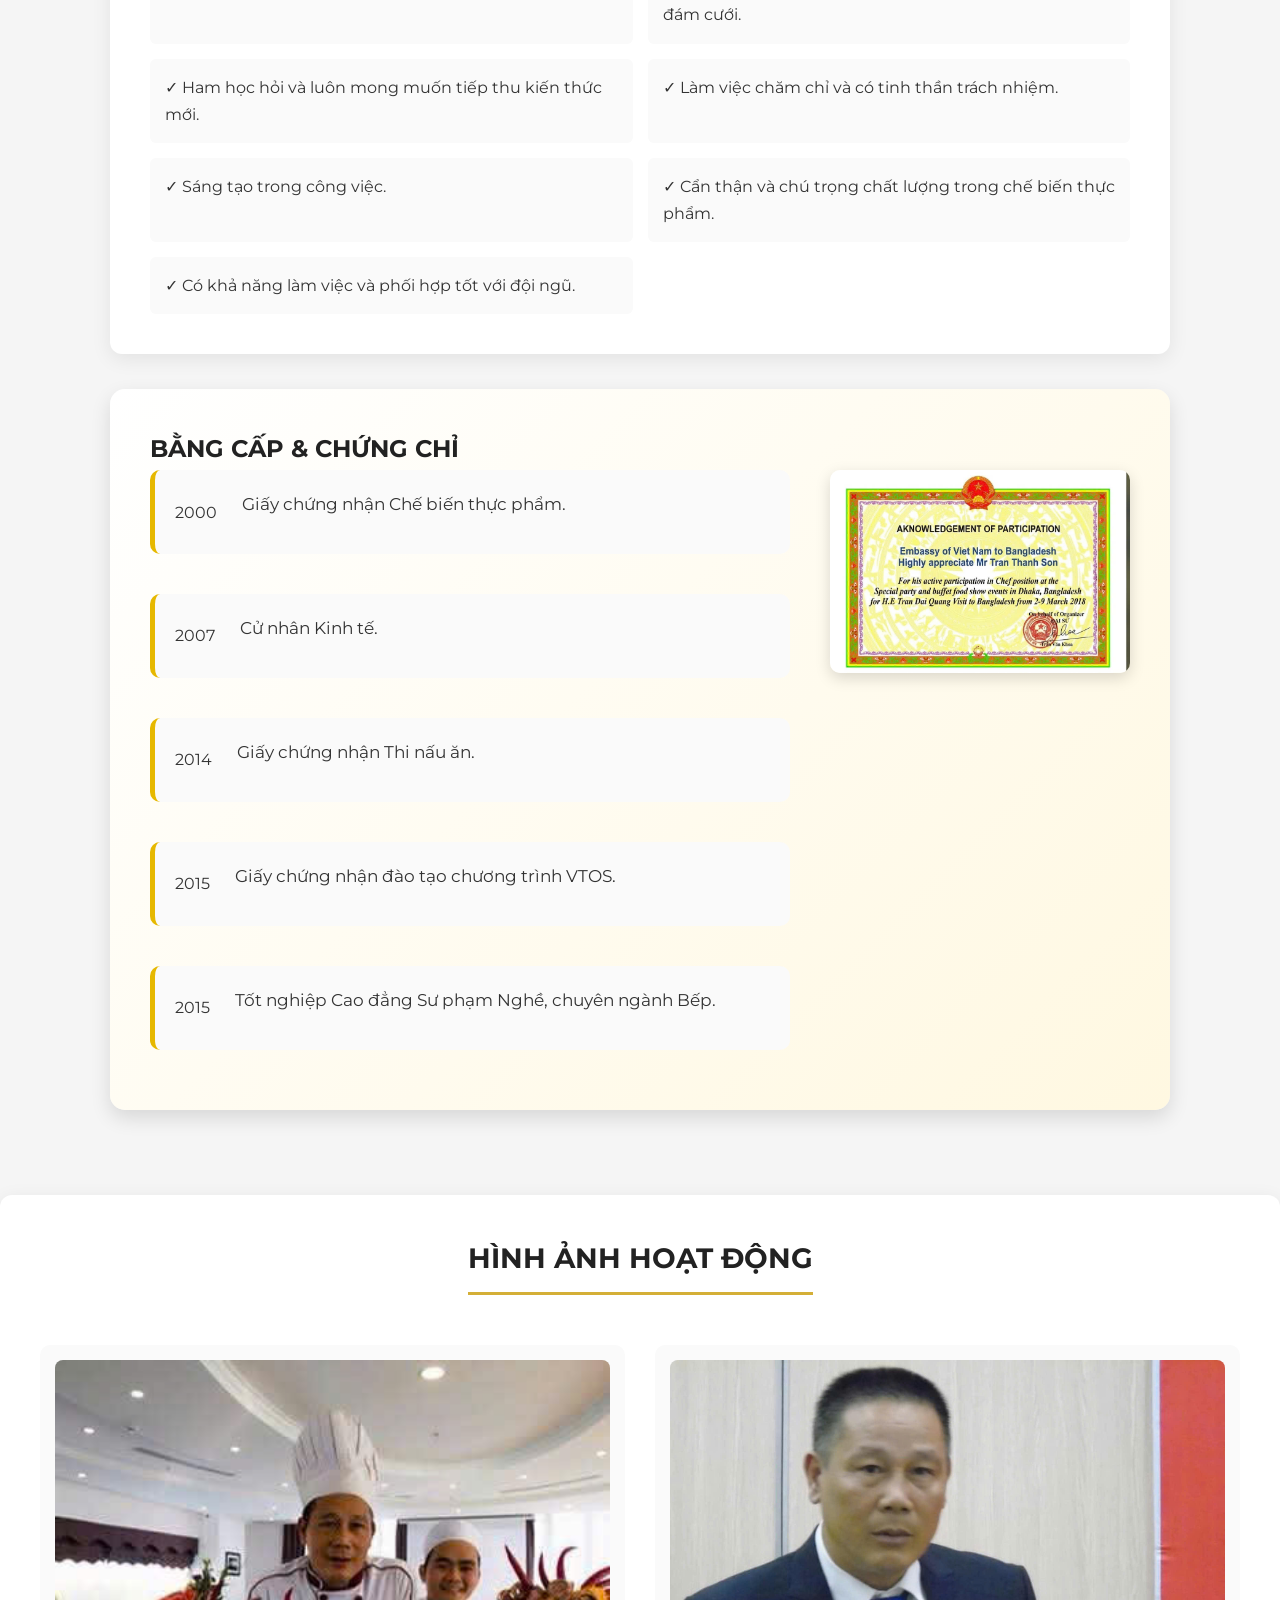
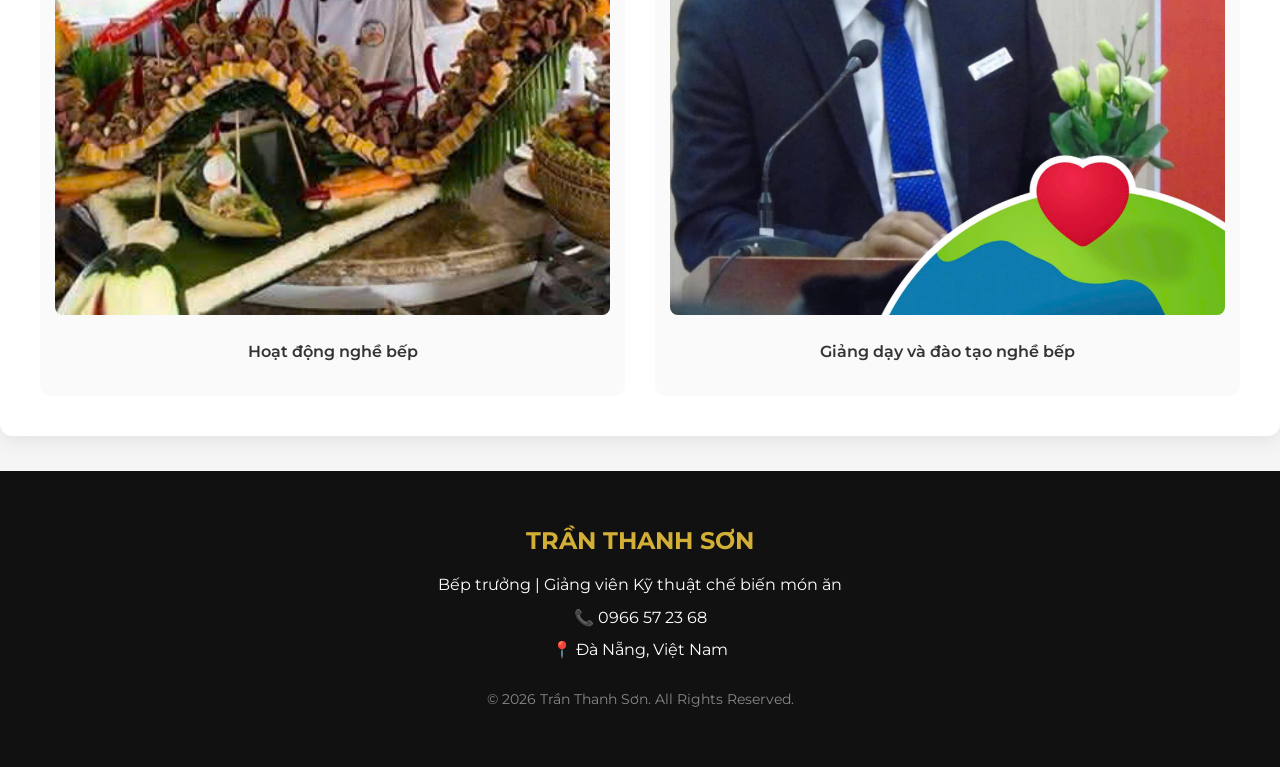
==== commit 5495d248: "Update index.html" ====
--- a/index.html
+++ b/index.html
@@ -52,6 +52,7 @@
         <a href="#experience">Kinh nghiệm</a>
         <a href="#skills">Kỹ năng</a>
         <a href="#certificate">Bằng cấp</a>
+        <a href="page2.html">English Profile →</a>
     </nav>
 
 
@@ -466,4 +467,4 @@
     </footer>
 
 </body>
-</html>+</html>
